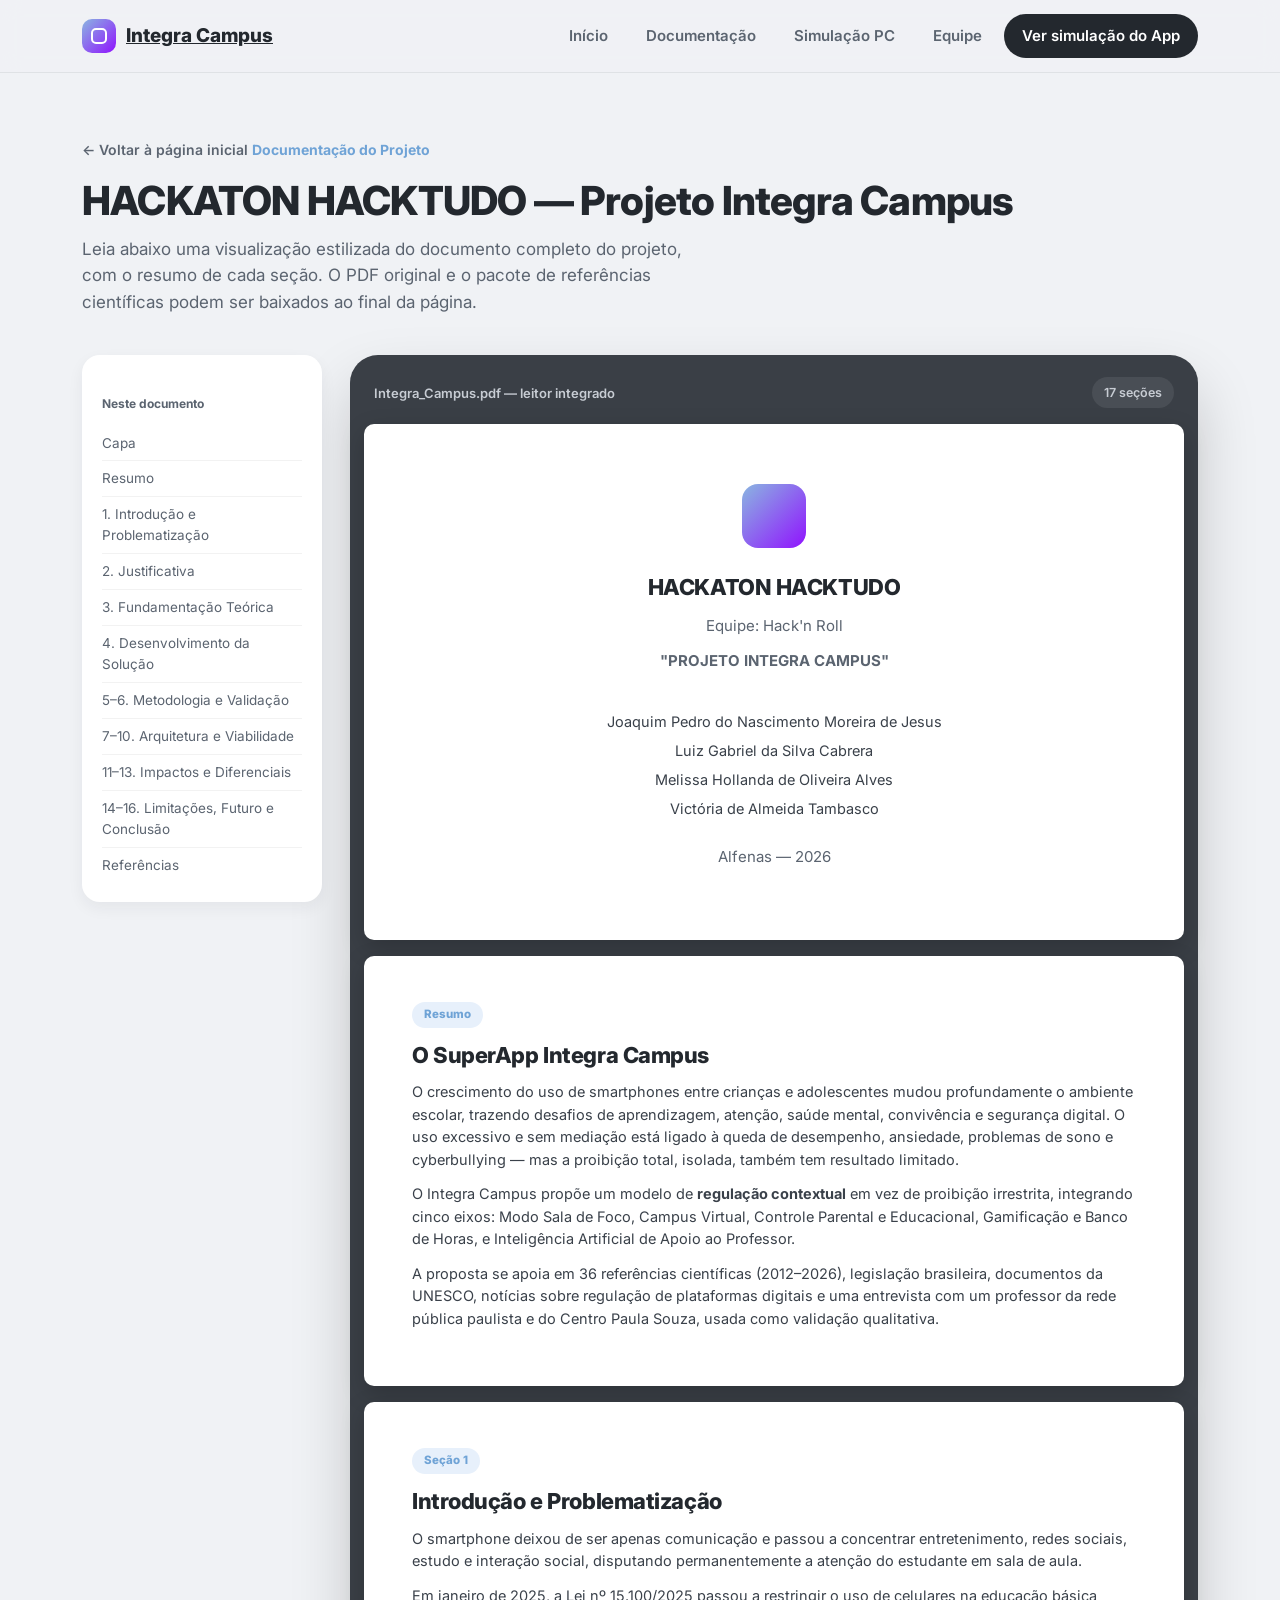
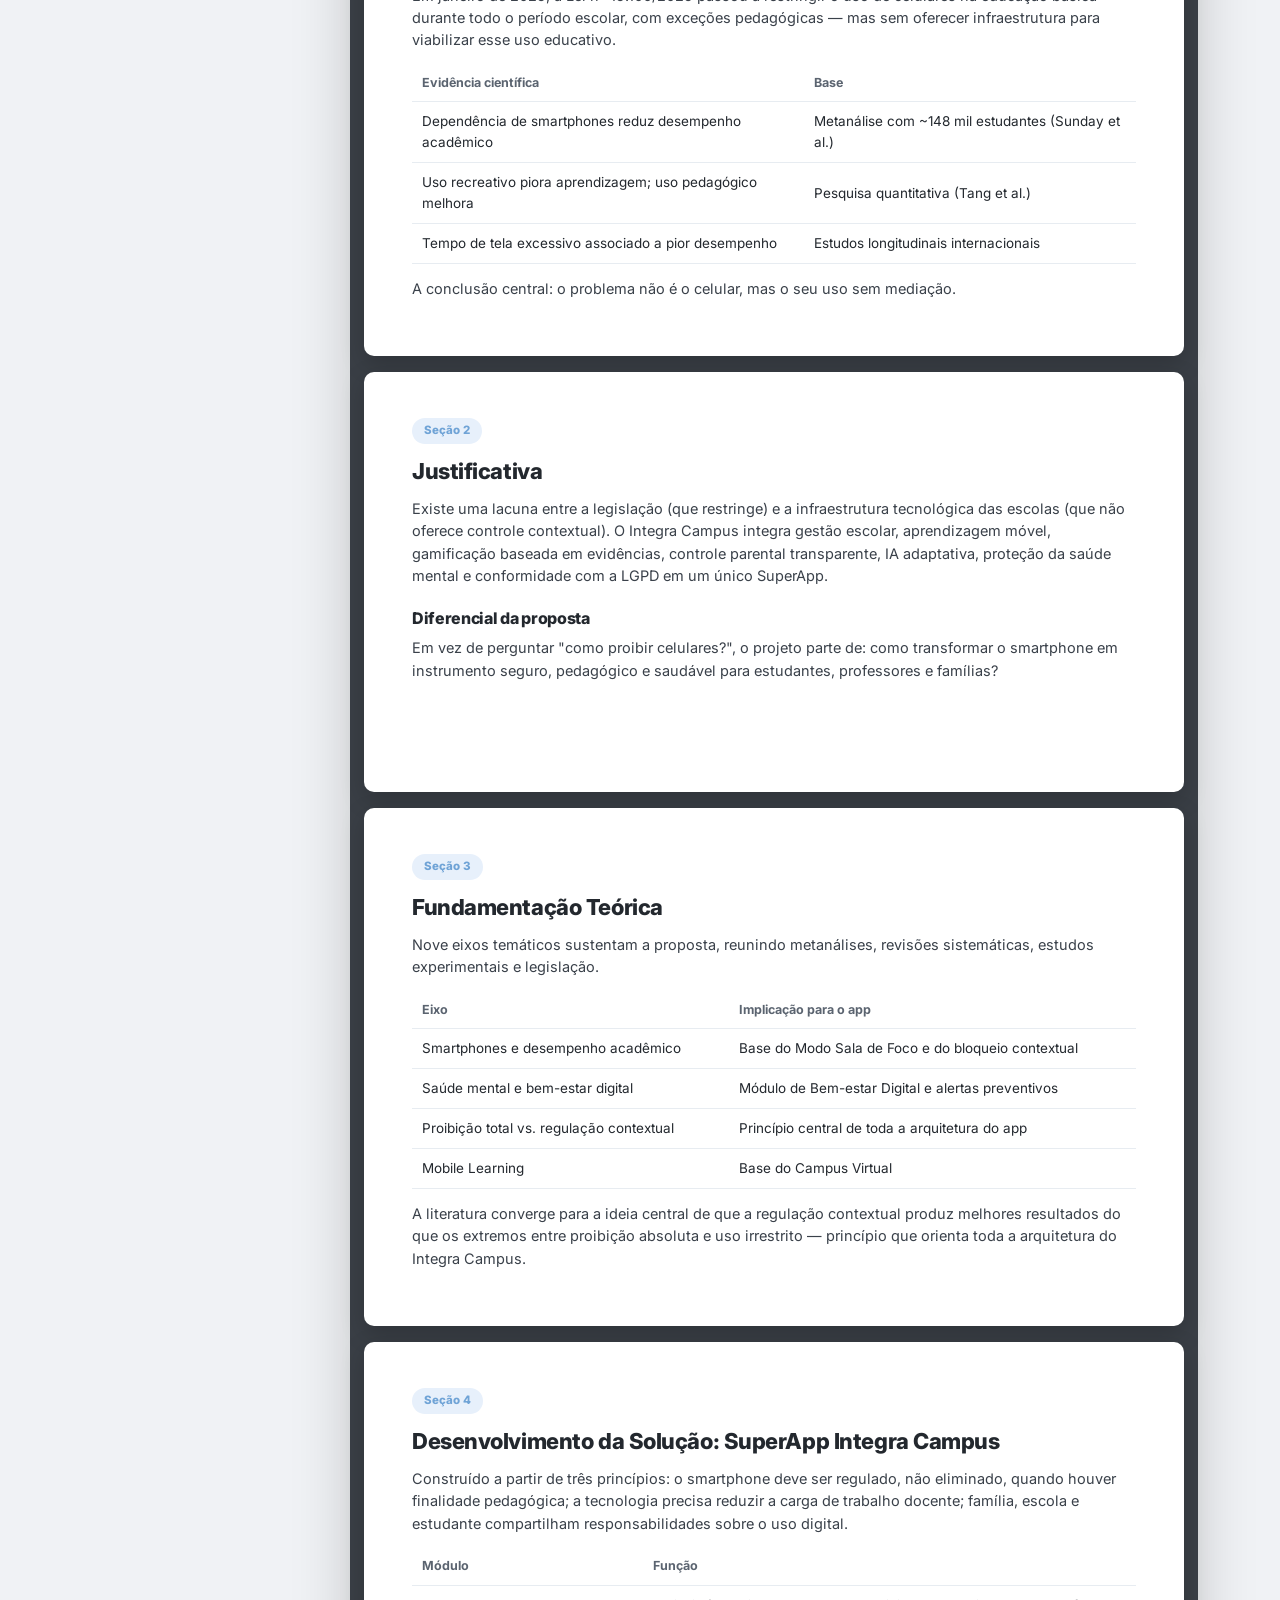
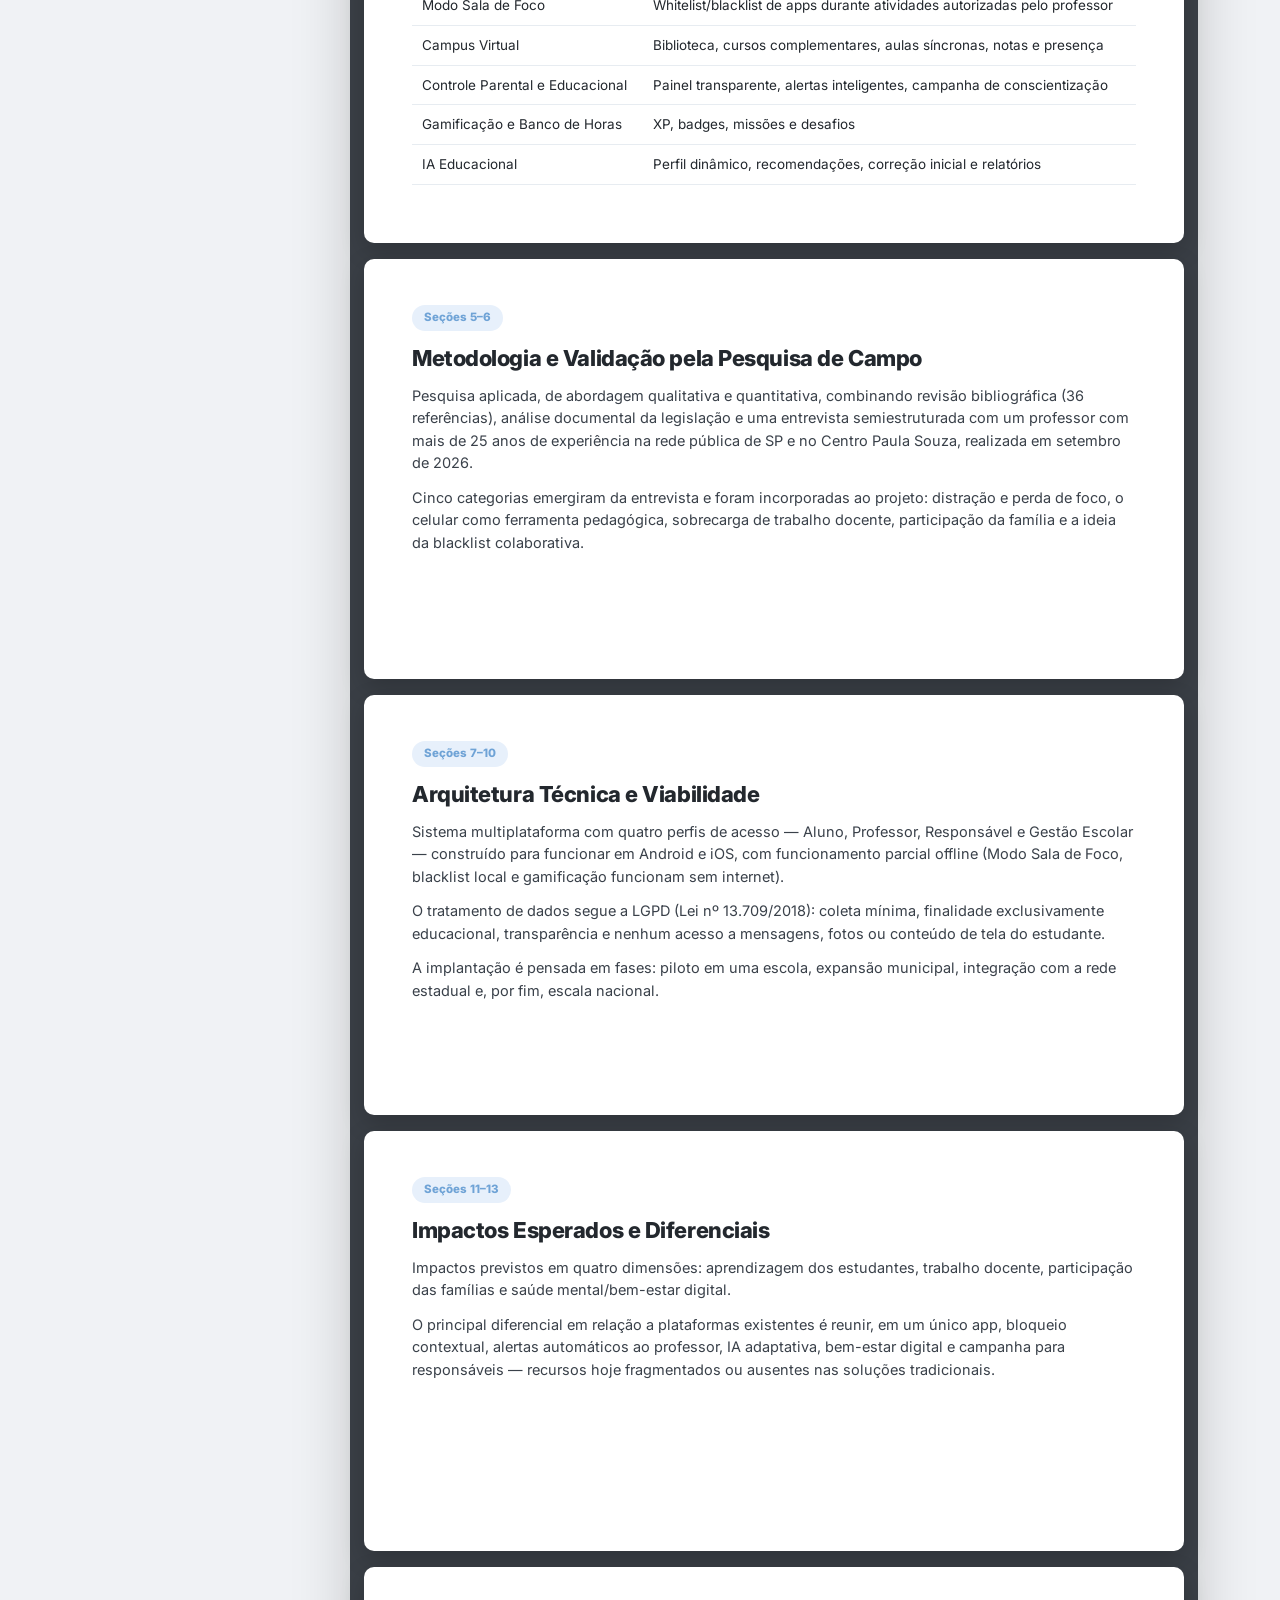
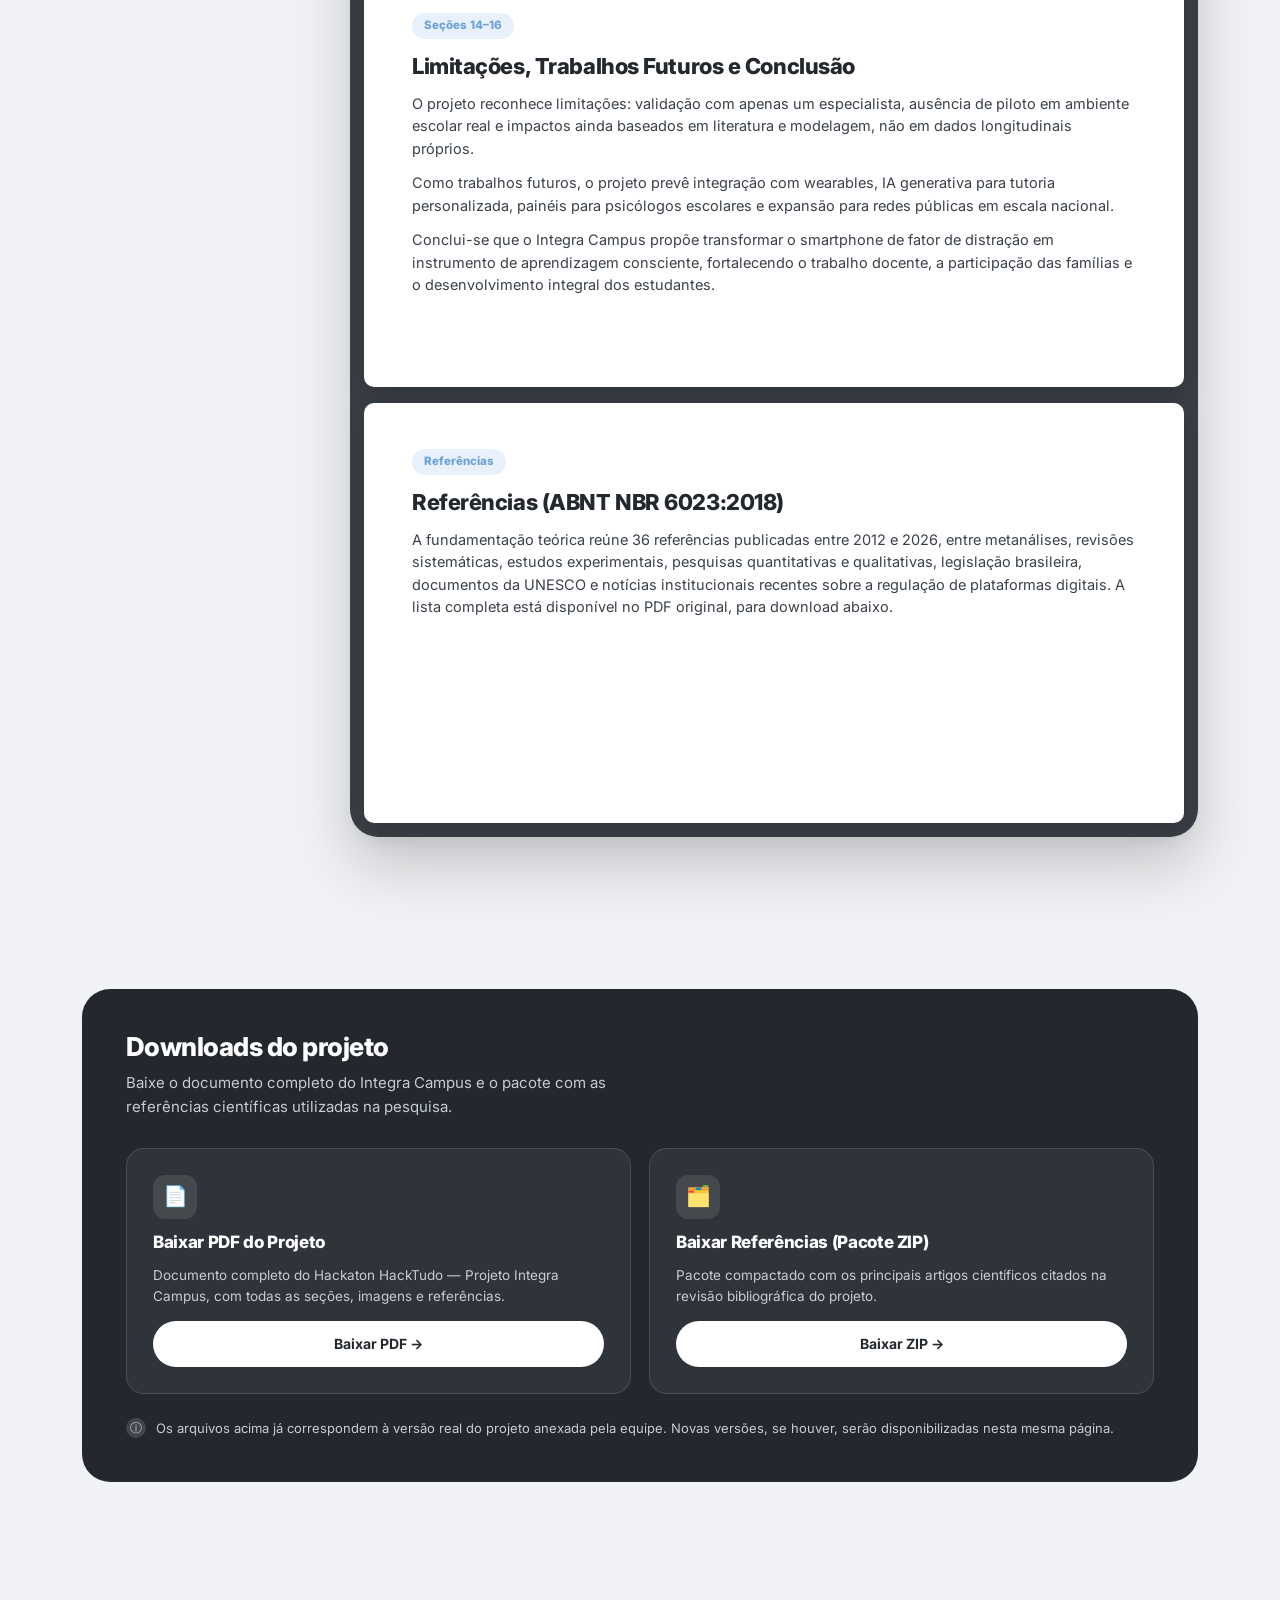
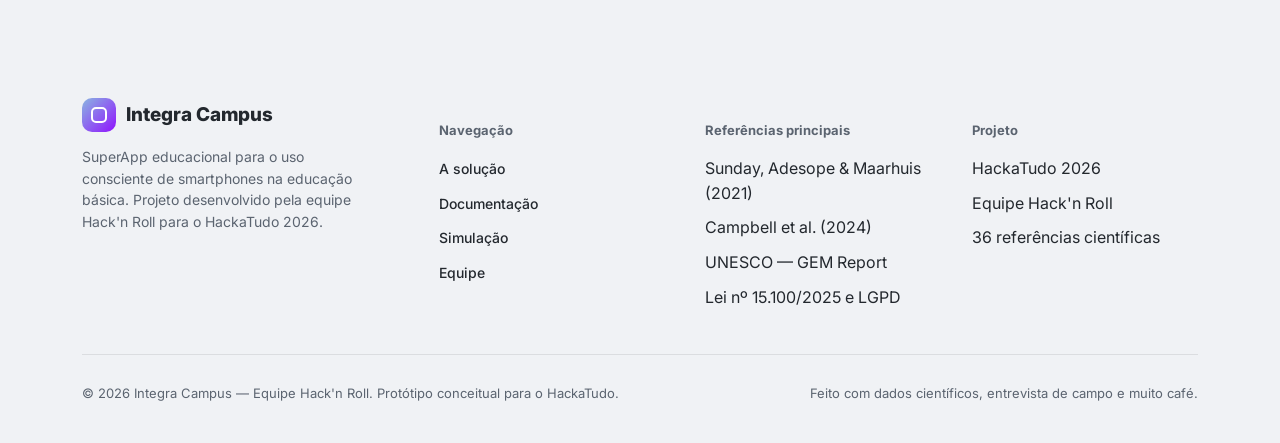
==== documentacao.html @ 33cb0b22 "Add files via upload" ====
<!DOCTYPE html>
<html lang="pt-BR">
<head>
<meta charset="UTF-8">
<meta name="viewport" content="width=device-width, initial-scale=1.0">
<title>Documentação do Projeto — Integra Campus</title>
<link rel="preconnect" href="https://fonts.googleapis.com">
<link href="https://fonts.googleapis.com/css2?family=Inter:wght@400;500;600;700;800;900&display=swap" rel="stylesheet">
<link rel="stylesheet" href="styles.css">
</head>
<body>

<nav class="topnav">
  <div class="wrap">
    <a href="index.html" class="brand"><span class="brand-mark"></span> Integra Campus</a>
    <div class="nav-links">
<a href="index.html#inicio">Início</a>
      <a href="documentacao.html">Documentação</a>
      <a href="simulacao.html">Simulação PC</a>
      <a href="index.html#equipe">Equipe</a>
      <a href="https://www.figma.com/proto/yFv2aK2eHJ5nF9Hv6hK9Bt/Untitled?node-id=1-212&p=f&t=SdXk55OSvxdfg4xi-1&scaling=min-zoom&content-scaling=fixed&page-id=0%3A1&starting-point-node-id=1%3A212&show-proto-sidebar=1" class="nav-cta">Ver simulação do App</a>
    </div>
  </div>
</nav>

<section class="page-hero">
  <div class="wrap">
    <a href="index.html" class="back-link">← Voltar à página inicial</a>
    <span class="eyebrow">Documentação do Projeto</span>
    <h1>HACKATON HACKTUDO — Projeto Integra Campus</h1>
    <p>Leia abaixo uma visualização estilizada do documento completo do projeto, com o resumo de cada seção. O PDF original e o pacote de referências científicas podem ser baixados ao final da página.</p>
  </div>
</section>

<section style="padding:0 0 88px;">
  <div class="wrap">
    <div class="doc-layout">
      <aside class="doc-toc">
        <h5>Neste documento</h5>
        <a href="#capa">Capa</a>
        <a href="#resumo">Resumo</a>
        <a href="#introducao">1. Introdução e Problematização</a>
        <a href="#justificativa">2. Justificativa</a>
        <a href="#fundamentacao">3. Fundamentação Teórica</a>
        <a href="#solucao">4. Desenvolvimento da Solução</a>
        <a href="#metodologia">5–6. Metodologia e Validação</a>
        <a href="#arquitetura">7–10. Arquitetura e Viabilidade</a>
        <a href="#impactos">11–13. Impactos e Diferenciais</a>
        <a href="#conclusao">14–16. Limitações, Futuro e Conclusão</a>
        <a href="#referencias">Referências</a>
      </aside>

      <div class="pdf-viewer">
        <div class="pdf-viewer-topbar">
          <span>Integra_Campus.pdf — leitor integrado</span>
          <span class="pages">17 seções</span>
        </div>

        <div class="pdf-page pdf-cover" id="capa">
          <div class="mark"></div>
          <h3>HACKATON HACKTUDO</h3>
          <p>Equipe: Hack'n Roll</p>
          <p><strong>"PROJETO INTEGRA CAMPUS"</strong></p>
          <div class="names">
            Joaquim Pedro do Nascimento Moreira de Jesus<br>
            Luiz Gabriel da Silva Cabrera<br>
            Melissa Hollanda de Oliveira Alves<br>
            Victória de Almeida Tambasco
          </div>
          <p style="margin-top:22px;">Alfenas — 2026</p>
        </div>

        <div class="pdf-page" id="resumo">
          <span class="pdf-tag">Resumo</span>
          <h3>O SuperApp Integra Campus</h3>
          <p>O crescimento do uso de smartphones entre crianças e adolescentes mudou profundamente o ambiente escolar, trazendo desafios de aprendizagem, atenção, saúde mental, convivência e segurança digital. O uso excessivo e sem mediação está ligado à queda de desempenho, ansiedade, problemas de sono e cyberbullying — mas a proibição total, isolada, também tem resultado limitado.</p>
          <p>O Integra Campus propõe um modelo de <strong>regulação contextual</strong> em vez de proibição irrestrita, integrando cinco eixos: Modo Sala de Foco, Campus Virtual, Controle Parental e Educacional, Gamificação e Banco de Horas, e Inteligência Artificial de Apoio ao Professor.</p>
          <p>A proposta se apoia em 36 referências científicas (2012–2026), legislação brasileira, documentos da UNESCO, notícias sobre regulação de plataformas digitais e uma entrevista com um professor da rede pública paulista e do Centro Paula Souza, usada como validação qualitativa.</p>
        </div>

        <div class="pdf-page" id="introducao">
          <span class="pdf-tag">Seção 1</span>
          <h3>Introdução e Problematização</h3>
          <p>O smartphone deixou de ser apenas comunicação e passou a concentrar entretenimento, redes sociais, estudo e interação social, disputando permanentemente a atenção do estudante em sala de aula.</p>
          <p>Em janeiro de 2025, a Lei nº 15.100/2025 passou a restringir o uso de celulares na educação básica durante todo o período escolar, com exceções pedagógicas — mas sem oferecer infraestrutura para viabilizar esse uso educativo.</p>
          <table>
            <tr><th>Evidência científica</th><th>Base</th></tr>
            <tr><td>Dependência de smartphones reduz desempenho acadêmico</td><td>Metanálise com ~148 mil estudantes (Sunday et al.)</td></tr>
            <tr><td>Uso recreativo piora aprendizagem; uso pedagógico melhora</td><td>Pesquisa quantitativa (Tang et al.)</td></tr>
            <tr><td>Tempo de tela excessivo associado a pior desempenho</td><td>Estudos longitudinais internacionais</td></tr>
          </table>
          <p>A conclusão central: o problema não é o celular, mas o seu uso sem mediação.</p>
        </div>

        <div class="pdf-page" id="justificativa">
          <span class="pdf-tag">Seção 2</span>
          <h3>Justificativa</h3>
          <p>Existe uma lacuna entre a legislação (que restringe) e a infraestrutura tecnológica das escolas (que não oferece controle contextual). O Integra Campus integra gestão escolar, aprendizagem móvel, gamificação baseada em evidências, controle parental transparente, IA adaptativa, proteção da saúde mental e conformidade com a LGPD em um único SuperApp.</p>
          <h4>Diferencial da proposta</h4>
          <p>Em vez de perguntar "como proibir celulares?", o projeto parte de: como transformar o smartphone em instrumento seguro, pedagógico e saudável para estudantes, professores e famílias?</p>
        </div>

        <div class="pdf-page" id="fundamentacao">
          <span class="pdf-tag">Seção 3</span>
          <h3>Fundamentação Teórica</h3>
          <p>Nove eixos temáticos sustentam a proposta, reunindo metanálises, revisões sistemáticas, estudos experimentais e legislação.</p>
          <table>
            <tr><th>Eixo</th><th>Implicação para o app</th></tr>
            <tr><td>Smartphones e desempenho acadêmico</td><td>Base do Modo Sala de Foco e do bloqueio contextual</td></tr>
            <tr><td>Saúde mental e bem-estar digital</td><td>Módulo de Bem-estar Digital e alertas preventivos</td></tr>
            <tr><td>Proibição total vs. regulação contextual</td><td>Princípio central de toda a arquitetura do app</td></tr>
            <tr><td>Mobile Learning</td><td>Base do Campus Virtual</td></tr>
          </table>
          <p>A literatura converge para a ideia central de que a regulação contextual produz melhores resultados do que os extremos entre proibição absoluta e uso irrestrito — princípio que orienta toda a arquitetura do Integra Campus.</p>
        </div>

        <div class="pdf-page" id="solucao">
          <span class="pdf-tag">Seção 4</span>
          <h3>Desenvolvimento da Solução: SuperApp Integra Campus</h3>
          <p>Construído a partir de três princípios: o smartphone deve ser regulado, não eliminado, quando houver finalidade pedagógica; a tecnologia precisa reduzir a carga de trabalho docente; família, escola e estudante compartilham responsabilidades sobre o uso digital.</p>
          <table>
            <tr><th>Módulo</th><th>Função</th></tr>
            <tr><td>Modo Sala de Foco</td><td>Whitelist/blacklist de apps durante atividades autorizadas pelo professor</td></tr>
            <tr><td>Campus Virtual</td><td>Biblioteca, cursos complementares, aulas síncronas, notas e presença</td></tr>
            <tr><td>Controle Parental e Educacional</td><td>Painel transparente, alertas inteligentes, campanha de conscientização</td></tr>
            <tr><td>Gamificação e Banco de Horas</td><td>XP, badges, missões e desafios</td></tr>
            <tr><td>IA Educacional</td><td>Perfil dinâmico, recomendações, correção inicial e relatórios</td></tr>
          </table>
        </div>

        <div class="pdf-page" id="metodologia">
          <span class="pdf-tag">Seções 5–6</span>
          <h3>Metodologia e Validação pela Pesquisa de Campo</h3>
          <p>Pesquisa aplicada, de abordagem qualitativa e quantitativa, combinando revisão bibliográfica (36 referências), análise documental da legislação e uma entrevista semiestruturada com um professor com mais de 25 anos de experiência na rede pública de SP e no Centro Paula Souza, realizada em setembro de 2026.</p>
          <p>Cinco categorias emergiram da entrevista e foram incorporadas ao projeto: distração e perda de foco, o celular como ferramenta pedagógica, sobrecarga de trabalho docente, participação da família e a ideia da blacklist colaborativa.</p>
        </div>

        <div class="pdf-page" id="arquitetura">
          <span class="pdf-tag">Seções 7–10</span>
          <h3>Arquitetura Técnica e Viabilidade</h3>
          <p>Sistema multiplataforma com quatro perfis de acesso — Aluno, Professor, Responsável e Gestão Escolar — construído para funcionar em Android e iOS, com funcionamento parcial offline (Modo Sala de Foco, blacklist local e gamificação funcionam sem internet).</p>
          <p>O tratamento de dados segue a LGPD (Lei nº 13.709/2018): coleta mínima, finalidade exclusivamente educacional, transparência e nenhum acesso a mensagens, fotos ou conteúdo de tela do estudante.</p>
          <p>A implantação é pensada em fases: piloto em uma escola, expansão municipal, integração com a rede estadual e, por fim, escala nacional.</p>
        </div>

        <div class="pdf-page" id="impactos">
          <span class="pdf-tag">Seções 11–13</span>
          <h3>Impactos Esperados e Diferenciais</h3>
          <p>Impactos previstos em quatro dimensões: aprendizagem dos estudantes, trabalho docente, participação das famílias e saúde mental/bem-estar digital.</p>
          <p>O principal diferencial em relação a plataformas existentes é reunir, em um único app, bloqueio contextual, alertas automáticos ao professor, IA adaptativa, bem-estar digital e campanha para responsáveis — recursos hoje fragmentados ou ausentes nas soluções tradicionais.</p>
        </div>

        <div class="pdf-page" id="conclusao">
          <span class="pdf-tag">Seções 14–16</span>
          <h3>Limitações, Trabalhos Futuros e Conclusão</h3>
          <p>O projeto reconhece limitações: validação com apenas um especialista, ausência de piloto em ambiente escolar real e impactos ainda baseados em literatura e modelagem, não em dados longitudinais próprios.</p>
          <p>Como trabalhos futuros, o projeto prevê integração com wearables, IA generativa para tutoria personalizada, painéis para psicólogos escolares e expansão para redes públicas em escala nacional.</p>
          <p>Conclui-se que o Integra Campus propõe transformar o smartphone de fator de distração em instrumento de aprendizagem consciente, fortalecendo o trabalho docente, a participação das famílias e o desenvolvimento integral dos estudantes.</p>
        </div>

        <div class="pdf-page" id="referencias">
          <span class="pdf-tag">Referências</span>
          <h3>Referências (ABNT NBR 6023:2018)</h3>
          <p>A fundamentação teórica reúne 36 referências publicadas entre 2012 e 2026, entre metanálises, revisões sistemáticas, estudos experimentais, pesquisas quantitativas e qualitativas, legislação brasileira, documentos da UNESCO e notícias institucionais recentes sobre a regulação de plataformas digitais. A lista completa está disponível no PDF original, para download abaixo.</p>
        </div>
      </div>
    </div>
  </div>
</section>

<section class="download-section" id="downloads">
  <div class="wrap">
    <div class="download-panel">
      <div class="download-panel-head">
        <h2>Downloads do projeto</h2>
        <p>Baixe o documento completo do Integra Campus e o pacote com as referências científicas utilizadas na pesquisa.</p>
      </div>
      <div class="download-grid">
        <div class="download-card">
          <div class="dl-icon">📄</div>
          <h4>Baixar PDF do Projeto</h4>
          <p>Documento completo do Hackaton HackTudo — Projeto Integra Campus, com todas as seções, imagens e referências.</p>
          <a class="btn-download" href="assets/Integra_Campus.pdf" download>Baixar PDF →</a>
        </div>
        <div class="download-card">
          <div class="dl-icon">🗂️</div>
          <h4>Baixar Referências (Pacote ZIP)</h4>
          <p>Pacote compactado com os principais artigos científicos citados na revisão bibliográfica do projeto.</p>
          <a class="btn-download" href="assets/Referencias.zip" download>Baixar ZIP →</a>
        </div>
      </div>
      <div class="download-note">
        <span class="info-dot">ⓘ</span>
        <span>Os arquivos acima já correspondem à versão real do projeto anexada pela equipe. Novas versões, se houver, serão disponibilizadas nesta mesma página.</span>
      </div>
    </div>
  </div>
</section>

<footer>
  <div class="wrap">
    <div class="footer-grid">
      <div class="footer-brand">
        <div class="brand"><span class="brand-mark"></span> Integra Campus</div>
        <p>SuperApp educacional para o uso consciente de smartphones na educação básica. Projeto desenvolvido pela equipe Hack'n Roll para o HackaTudo 2026.</p>
      </div>
      <div>
        <h5>Navegação</h5>
        <ul>
          <li><a href="index.html#solucao">A solução</a></li>
          <li><a href="documentacao.html">Documentação</a></li>
          <li><a href="simulacao.html">Simulação</a></li>
          <li><a href="index.html#equipe">Equipe</a></li>
        </ul>
      </div>
      <div>
        <h5>Referências principais</h5>
        <ul>
          <li>Sunday, Adesope &amp; Maarhuis (2021)</li>
          <li>Campbell et al. (2024)</li>
          <li>UNESCO — GEM Report</li>
          <li>Lei nº 15.100/2025 e LGPD</li>
        </ul>
      </div>
      <div>
        <h5>Projeto</h5>
        <ul>
          <li>HackaTudo 2026</li>
          <li>Equipe Hack'n Roll</li>
          <li>36 referências científicas</li>
        </ul>
      </div>
    </div>
    <div class="footer-bottom">
      <span>© 2026 Integra Campus — Equipe Hack'n Roll. Protótipo conceitual para o HackaTudo.</span>
      <span>Feito com dados científicos, entrevista de campo e muito café.</span>
    </div>
  </div>
</footer>

</body>
</html>
---- styles.css ----
:root{
    --bg: #F0F2F5;
    --bg-soft: #F7F8FA;
    --ink: #23282E;
    --ink-soft: #5B6470;
    --card-blue: #B9D8F2;
    --card-blue-deep: #8AB6E1;
    --card-blue-line: #6FA3D6;
    --orange: #F5A623;
    --red: #D0021B;
    --purple: #9013FE;
    --green: #2F7D3A;
    --white: #FFFFFF;
    --radius-lg: 28px;
    --radius-md: 18px;
    --radius-sm: 12px;
    --shadow: 0 12px 32px rgba(35,40,46,0.08);
    --shadow-sm: 0 6px 16px rgba(35,40,46,0.06);
    --maxw: 1180px;
  }

  *{box-sizing:border-box;}
  html{scroll-behavior:smooth;}
  body{
    margin:0;
    font-family:'Inter', system-ui, sans-serif;
    background:var(--bg);
    color:var(--ink);
    line-height:1.55;
    -webkit-font-smoothing:antialiased;
  }
  img{max-width:100%; display:block;}
  a{color:inherit;}
  .wrap{max-width:var(--maxw); margin:0 auto; padding:0 32px;}
  section{scroll-margin-top:84px;}

  h1,h2,h3,h4{font-weight:800; margin:0; letter-spacing:-0.02em; line-height:1.08;}
  p{margin:0;}

  .eyebrow{
    font-size:14px;
    font-weight:700;
    color:var(--card-blue-line);
    margin-bottom:10px;
    display:inline-block;
  }

  /* ---------- NAV ---------- */
  .topnav{
    position:sticky; top:0; z-index:50;
    background:rgba(240,242,245,0.86);
    backdrop-filter:blur(10px);
    border-bottom:1px solid rgba(35,40,46,0.08);
  }
  .topnav .wrap{
    display:flex; align-items:center; justify-content:space-between;
    height:72px;
  }
  .brand{display:flex; align-items:center; gap:10px; font-weight:800; font-size:19px;}
  .brand-mark{
    width:34px; height:34px; border-radius:10px;
    background:linear-gradient(135deg, var(--card-blue-deep), var(--purple));
    position:relative;
  }
  .brand-mark::after{
    content:"";
    position:absolute; inset:9px;
    border:2.5px solid white; border-radius:5px;
  }
  .nav-links{display:flex; gap:6px; align-items:center;}
  .nav-links a{
    text-decoration:none; font-size:15px; font-weight:600; color:var(--ink-soft);
    padding:9px 16px; border-radius:100px; transition:background .15s, color .15s;
  }
  .nav-links a:hover{background:var(--white); color:var(--ink);}
  .nav-cta{
    background:var(--ink); color:white !important; padding:10px 18px !important;
  }
  .nav-cta:hover{background:#3a4048 !important; color:white !important;}

  /* ---------- HERO ---------- */
  .hero{padding:88px 0 64px;}
  .hero .wrap{display:grid; grid-template-columns:1.15fr 0.85fr; gap:56px; align-items:center;}
  .hero-tag{
    display:inline-flex; align-items:center; gap:8px;
    background:white; border-radius:100px; padding:8px 16px 8px 8px;
    font-size:13px; font-weight:600; color:var(--ink-soft);
    box-shadow:var(--shadow-sm); margin-bottom:24px;
  }
  .hero-tag .dot{width:22px; height:22px; border-radius:50%; background:var(--orange); display:flex; align-items:center; justify-content:center; font-size:12px;}
  h1.hero-title{font-size:53px; margin-bottom:22px;}
  h1.hero-title .accent{color:var(--card-blue-line);}
  .hero-sub{font-size:19px; color:var(--ink-soft); max-width:520px; margin-bottom:32px;}
  .hero-actions{display:flex; gap:14px; flex-wrap:wrap; margin-bottom:36px;}
  .btn{
    border:none; cursor:pointer; font-family:inherit; font-weight:700; font-size:15px;
    padding:15px 26px; border-radius:100px; text-decoration:none; display:inline-flex; align-items:center; gap:8px;
    transition:transform .15s ease, box-shadow .15s ease;
  }
  .btn:active{transform:scale(0.97);}
  .btn-primary{background:var(--ink); color:white; box-shadow:0 10px 24px rgba(35,40,46,0.22);}
  .btn-primary:hover{box-shadow:0 14px 30px rgba(35,40,46,0.3);}
  .btn-ghost{background:white; color:var(--ink); box-shadow:var(--shadow-sm);}
  .btn-ghost:hover{box-shadow:var(--shadow);}
  .hero-team{display:flex; gap:28px; flex-wrap:wrap;}
  .hero-team div{font-size:13px; color:var(--ink-soft);}
  .hero-team strong{display:block; font-size:15px; color:var(--ink); font-weight:700;}

  .hero-visual{position:relative;}
  .hero-card{
    background:var(--card-blue); border-radius:var(--radius-lg);
    padding:26px; box-shadow:var(--shadow);
    position:relative; overflow:hidden;
  }
  .hero-card .row{display:flex; align-items:center; gap:12px; margin-bottom:16px;}
  .hero-avatar{width:44px; height:44px; border-radius:50%; background:var(--ink); flex-shrink:0;}
  .hero-name{font-weight:700; font-size:16px; color:var(--ink);}
  .hero-status{font-size:12.5px; color:#2b4c6f; font-weight:600;}
  .focus-ring-wrap{
    background:white; border-radius:var(--radius-md); padding:20px; display:flex; align-items:center; gap:18px; margin-bottom:14px;
  }
  .focus-ring{width:68px; height:68px; border-radius:50%;
    background:conic-gradient(var(--green) 0deg 252deg, #E7ECF1 252deg 360deg);
    display:flex; align-items:center; justify-content:center; flex-shrink:0;}
  .focus-ring span{width:50px; height:50px; border-radius:50%; background:white; display:flex; align-items:center; justify-content:center; font-weight:800; font-size:13px;}
  .mini-chip-row{display:flex; gap:10px;}
  .mini-chip{flex:1; background:white; border-radius:14px; padding:12px 14px; font-size:12.5px; font-weight:700; color:var(--ink-soft);}
  .mini-chip b{display:block; font-size:17px; color:var(--ink); font-weight:800; margin-bottom:2px;}
  .float-badge{
    position:absolute; background:white; border-radius:16px; padding:10px 14px;
    box-shadow:var(--shadow); font-size:12.5px; font-weight:700; display:flex; align-items:center; gap:8px;
  }
  .float-badge.b1{top:-14px; right:-6px; color:var(--orange);}
  .float-badge.b2{bottom:-16px; left:14px; color:var(--purple);}
  .float-badge .sw{width:9px; height:9px; border-radius:50%; background:currentColor;}

  /* ---------- SECTION HEADER ---------- */
  .sec-head{max-width:640px; margin-bottom:48px;}
  .sec-head h2{font-size:38px; margin-bottom:14px;}
  .sec-head p{font-size:17px; color:var(--ink-soft);}

  /* ---------- PROBLEMA ---------- */
  .problema{padding:88px 0;}
  .problema-grid{display:grid; grid-template-columns:1fr 1fr; gap:20px; margin-bottom:24px;}
  .stat-card{
    background:white; border-radius:var(--radius-md); padding:30px;
    box-shadow:var(--shadow-sm);
  }
  .stat-card .num{font-size:40px; font-weight:900; letter-spacing:-0.03em; margin-bottom:6px;}
  .stat-card .num.c-red{color:var(--red);}
  .stat-card .num.c-orange{color:var(--orange);}
  .stat-card .num.c-purple{color:var(--purple);}
  .stat-card .lbl{font-size:15px; font-weight:600; color:var(--ink-soft); line-height:1.4;}
  .problema-note{
    grid-column:1 / -1; background:var(--ink); color:white; border-radius:var(--radius-md);
    padding:32px; font-size:17px; line-height:1.6;
  }
  .problema-note b{color:var(--card-blue);}
  .timeline{display:grid; grid-template-columns:repeat(4,1fr); gap:16px; margin-top:12px;}
  .tl-item{background:white; border-radius:var(--radius-sm); padding:20px; box-shadow:var(--shadow-sm); border-top:4px solid var(--card-blue-deep);}
  .tl-item h4{font-size:15px; margin-bottom:6px;}
  .tl-item p{font-size:13.5px; color:var(--ink-soft);}

  /* ---------- SOLUCAO ---------- */
  .solucao{padding:88px 0; background:var(--bg-soft); border-radius:48px;}
  .axis-grid{display:grid; grid-template-columns:repeat(3,1fr); gap:20px;}
  .axis-card{
    background:var(--card-blue); border-radius:var(--radius-lg); padding:28px;
    min-height:220px; display:flex; flex-direction:column; justify-content:space-between;
    box-shadow:var(--shadow-sm);
  }
  .axis-icon{width:48px; height:48px; border-radius:14px; background:white; display:flex; align-items:center; justify-content:center; margin-bottom:18px; font-size:22px;}
  .axis-card h3{font-size:19px; margin-bottom:8px;}
  .axis-card p{font-size:14px; color:#2b4c6f;}
  .axis-card.a5{grid-column:span 1;}

  /* ---------- FUNDAMENTACAO ---------- */
  .fundamentacao{padding:88px 0;}
  .fund-grid{display:grid; grid-template-columns:1fr 1fr 1fr; gap:18px;}
  .fund-card{background:white; border-radius:var(--radius-md); padding:26px; box-shadow:var(--shadow-sm);}
  .fund-card .tag{display:inline-block; font-size:12px; font-weight:800; padding:5px 12px; border-radius:100px; margin-bottom:14px;}
  .fund-card.f1 .tag{background:#E7F0FB; color:var(--card-blue-line);}
  .fund-card.f2 .tag{background:#FDF0DC; color:#B37010;}
  .fund-card.f3 .tag{background:#F1E4FF; color:var(--purple);}
  .fund-card.f4 .tag{background:#E4F1E6; color:var(--green);}
  .fund-card h4{font-size:17px; margin-bottom:8px;}
  .fund-card p{font-size:14px; color:var(--ink-soft);}
  .fund-source{font-size:15px; color:var(--ink-soft); margin-top:28px; padding-top:24px; border-top:1px solid rgba(35,40,46,0.1);}
  .fund-source strong{color:var(--ink);}

  /* ---------- IMPACTOS ---------- */
  .impactos{padding:88px 0; background:var(--bg-soft); border-radius:48px;}
  .imp-grid{display:grid; grid-template-columns:repeat(4,1fr); gap:18px;}
  .imp-card{background:white; border-radius:var(--radius-md); padding:26px; box-shadow:var(--shadow-sm); border-left:5px solid var(--card-blue-deep);}
  .imp-card:nth-child(2){border-color:var(--orange);}
  .imp-card:nth-child(3){border-color:var(--purple);}
  .imp-card:nth-child(4){border-color:var(--green);}
  .imp-card h4{font-size:16px; margin-bottom:10px;}
  .imp-card ul{margin:0; padding-left:18px; font-size:13.5px; color:var(--ink-soft);}
  .imp-card li{margin-bottom:6px;}

  /* ---------- DIFERENCIAIS ---------- */
  .diferenciais{padding:88px 0;}
  .dif-layout{display:grid; grid-template-columns:1fr 1fr; gap:56px; align-items:start;}
  .dif-list{display:flex; flex-direction:column; gap:22px;}
  .dif-item{display:flex; gap:18px;}
  .dif-num{
    width:38px; height:38px; border-radius:50%; background:var(--ink); color:white;
    display:flex; align-items:center; justify-content:center; font-weight:800; font-size:15px; flex-shrink:0;
  }
  .dif-item h4{font-size:17px; margin-bottom:5px;}
  .dif-item p{font-size:14.5px; color:var(--ink-soft);}
  .compare-table{background:white; border-radius:var(--radius-lg); box-shadow:var(--shadow-sm); overflow:hidden;}
  .compare-table table{width:100%; border-collapse:collapse; font-size:13.5px;}
  .compare-table th, .compare-table td{padding:14px 16px; text-align:left; border-bottom:1px solid rgba(35,40,46,0.07);}
  .compare-table th{font-size:12px; color:var(--ink-soft); font-weight:700;}
  .compare-table td:nth-child(2), .compare-table td:nth-child(3), .compare-table th:nth-child(2), .compare-table th:nth-child(3){text-align:center;}
  .yes{color:var(--green); font-weight:800;}
  .no{color:var(--ink-soft);}

  /* ---------- CROQUI (mockups) ---------- */
  .croqui{padding:88px 0; background:var(--bg-soft); border-radius:48px;}
  .gallery{display:grid; grid-template-columns:repeat(3,1fr); gap:24px;}
  .gallery-item{background:white; border-radius:var(--radius-lg); padding:20px; box-shadow:var(--shadow-sm); display:flex; flex-direction:column;}
  .gallery-frame{border-radius:var(--radius-md); overflow:hidden; margin-bottom:18px; background:#111;}
  .gallery-frame img{width:100%; display:block;}
  .gallery-item h4{font-size:16px; margin-bottom:8px; display:flex; align-items:center; gap:8px;}
  .gallery-item .swatch{width:10px; height:10px; border-radius:50%; flex-shrink:0;}
  .gallery-item p{font-size:14px; color:var(--ink-soft);}

  /* ---------- SIMULACAO ---------- */
  .simulacao{padding:88px 0;}
  .sim-shell{
    background:#1B1F24; border-radius:32px; padding:14px; box-shadow:0 30px 60px rgba(0,0,0,0.25);
  }
  .sim-topbar{display:flex; align-items:center; gap:8px; padding:10px 14px 16px;}
  .sim-dot{width:11px; height:11px; border-radius:50%;}
  .sim-dot.d1{background:#EF6A5F;} .sim-dot.d2{background:#F5BD4F;} .sim-dot.d3{background:#61C454;}
  .sim-topbar span{margin-left:12px; color:#8A94A3; font-size:13px; font-weight:600;}
  .sim-body{
    background:var(--bg); border-radius:22px; display:grid; grid-template-columns:236px 1fr; min-height:600px; overflow:hidden;
  }
  .sim-sidebar{background:white; padding:22px 16px; display:flex; flex-direction:column; gap:6px; border-right:1px solid rgba(35,40,46,0.06);}
  .sim-sidebar .sim-logo{display:flex; align-items:center; gap:10px; padding:6px 10px 22px; font-weight:800; font-size:16px;}
  .sim-logo .brand-mark{width:26px; height:26px; border-radius:8px;}
  .role-label{font-size:11px; font-weight:700; text-transform:uppercase; letter-spacing:0.04em; color:var(--ink-soft); padding:14px 10px 8px;}
  .role-btn{
    display:flex; align-items:center; gap:10px; padding:11px 12px; border-radius:12px; border:none;
    background:transparent; font-family:inherit; font-size:14.5px; font-weight:600; color:var(--ink-soft);
    cursor:pointer; text-align:left; width:100%; transition:background .15s, color .15s;
  }
  .role-btn:hover{background:var(--bg-soft);}
  .role-btn.active{background:var(--ink); color:white;}
  .role-btn .ic{width:8px; height:8px; border-radius:50%; background:currentColor; opacity:0.6; flex-shrink:0;}

  .sim-main{padding:30px 32px; overflow-y:auto; max-height:640px;}
  .sim-head{display:flex; justify-content:space-between; align-items:flex-start; margin-bottom:26px;}
  .sim-head h3{font-size:24px;}
  .sim-head p{font-size:14px; color:var(--ink-soft); margin-top:4px;}
  .sim-pill{background:white; border-radius:100px; padding:8px 16px; font-size:13px; font-weight:700; box-shadow:var(--shadow-sm); display:flex; align-items:center; gap:8px;}
  .sim-pill .dot{width:8px; height:8px; border-radius:50%; background:var(--green);}

  .sim-panel{display:none; animation:fadein .25s ease;}
  .sim-panel.active{display:block;}
  @keyframes fadein{from{opacity:0; transform:translateY(6px);} to{opacity:1; transform:translateY(0);}}

  .sim-cardgrid{display:grid; grid-template-columns:repeat(3,1fr); gap:16px; margin-bottom:20px;}
  .sim-cardgrid.two{grid-template-columns:repeat(2,1fr);}
  .sim-card{background:white; border-radius:var(--radius-md); padding:20px; box-shadow:var(--shadow-sm);}
  .sim-card.blue{background:var(--card-blue);}
  .sim-card h4{font-size:14px; margin-bottom:14px; display:flex; justify-content:space-between; align-items:center;}
  .sim-card h4 .tag-sm{font-size:11px; font-weight:700; padding:3px 9px; border-radius:100px; background:rgba(255,255,255,0.6);}
  .bar-row{display:flex; align-items:flex-end; gap:8px; height:90px; margin-bottom:10px;}
  .bar{flex:1; border-radius:6px 6px 0 0;}
  .list-row{display:flex; align-items:center; justify-content:space-between; padding:10px 0; border-bottom:1px solid rgba(35,40,46,0.06); font-size:13.5px;}
  .list-row:last-child{border-bottom:none;}
  .list-row .lname{font-weight:700;}
  .list-row .lmeta{color:var(--ink-soft); font-size:12px;}
  .chip{font-size:11.5px; font-weight:700; padding:4px 10px; border-radius:100px;}
  .chip.green{background:#E4F1E6; color:var(--green);}
  .chip.orange{background:#FDF0DC; color:#B37010;}
  .chip.red{background:#FBE3E3; color:var(--red);}
  .chip.blue{background:#E7F0FB; color:var(--card-blue-line);}

  .action-btn{
    border:none; font-family:inherit; font-weight:700; font-size:13.5px; padding:10px 16px; border-radius:10px; cursor:pointer;
    background:var(--ink); color:white; transition:opacity .15s;
  }
  .action-btn:hover{opacity:0.85;}
  .action-btn.secondary{background:white; color:var(--ink); box-shadow:var(--shadow-sm);}
  .action-btn.small{padding:7px 12px; font-size:12px;}

  .focus-launch{
    background:white; border-radius:var(--radius-md); padding:24px; box-shadow:var(--shadow-sm); margin-bottom:20px;
  }
  .focus-launch-head{display:flex; justify-content:space-between; align-items:center; margin-bottom:16px;}
  .app-toggle-grid{display:grid; grid-template-columns:repeat(4,1fr); gap:10px; margin-bottom:18px;}
  .app-toggle{
    border:2px solid #E7ECF1; border-radius:12px; padding:10px 8px; text-align:center; font-size:12.5px; font-weight:700;
    cursor:pointer; user-select:none; transition:border-color .15s, background .15s;
    background:white; color:var(--ink-soft);
  }
  .app-toggle.allowed{border-color:var(--green); background:#EAF5EB; color:var(--green);}
  .app-toggle.blocked{border-color:var(--red); background:#FCEAEA; color:var(--red); opacity:0.7;}

  .alert-box{
    background:#FDF0DC; border:1px solid #F5CE8C; border-radius:var(--radius-sm); padding:14px 16px;
    display:flex; justify-content:space-between; align-items:center; gap:12px; margin-bottom:12px; font-size:13.5px;
  }
  .alert-box strong{display:block; font-size:14px; margin-bottom:2px;}
  .alert-box.dismissed{opacity:0.4;}

  .sim-note{font-size:13px; color:var(--ink-soft); background:var(--bg-soft); border-radius:10px; padding:12px 14px; margin-top:6px;}

  .progress-track{background:#E7ECF1; border-radius:100px; height:10px; overflow:hidden; margin-top:8px;}
  .progress-fill{height:100%; border-radius:100px;}

  /* ---------- FOOTER ---------- */
  footer{padding:80px 0 40px; margin-top:40px;}
  .footer-grid{display:grid; grid-template-columns:1.4fr 1fr 1fr 1fr; gap:40px; padding-bottom:44px; border-bottom:1px solid rgba(35,40,46,0.1);}
  .footer-brand p{font-size:14px; color:var(--ink-soft); margin-top:14px; max-width:280px;}
  footer h5{font-size:13px; font-weight:700; margin-bottom:16px; color:var(--ink-soft); text-transform:none;}
  footer ul{list-style:none; margin:0; padding:0; display:flex; flex-direction:column; gap:10px;}
  footer a{text-decoration:none; font-size:14px; color:var(--ink); font-weight:500;}
  footer a:hover{color:var(--card-blue-line);}
  .footer-bottom{display:flex; justify-content:space-between; align-items:center; padding-top:28px; font-size:13px; color:var(--ink-soft); flex-wrap:wrap; gap:10px;}

  /* ---------- RESPONSIVE ---------- */
  @media (max-width: 980px){
    .hero .wrap{grid-template-columns:1fr; gap:40px;}
    .hero-visual{max-width:420px;}
    .problema-grid{grid-template-columns:1fr 1fr;}
    .timeline{grid-template-columns:repeat(2,1fr);}
    .axis-grid{grid-template-columns:repeat(2,1fr);}
    .fund-grid{grid-template-columns:1fr 1fr;}
    .imp-grid{grid-template-columns:1fr 1fr;}
    .dif-layout{grid-template-columns:1fr;}
    .gallery{grid-template-columns:1fr;}
    .sim-body{grid-template-columns:1fr; min-height:auto;}
    .sim-sidebar{flex-direction:row; overflow-x:auto; border-right:none; border-bottom:1px solid rgba(35,40,46,0.06);}
    .sim-cardgrid{grid-template-columns:1fr;}
    .footer-grid{grid-template-columns:1fr 1fr;}
    .nav-links{display:none;}
  }
  @media (max-width: 620px){
    .wrap{padding:0 20px;}
    h1.hero-title{font-size:36px;}
    .problema-grid{grid-template-columns:1fr;}
    .timeline{grid-template-columns:1fr 1fr;}
    .axis-grid{grid-template-columns:1fr;}
    .fund-grid{grid-template-columns:1fr;}
    .imp-grid{grid-template-columns:1fr;}
    .app-toggle-grid{grid-template-columns:repeat(2,1fr);}
    .footer-grid{grid-template-columns:1fr;}
    .compare-table{overflow-x:auto;}
  }

  /* ---------- EQUIPE ---------- */
  .equipe{padding:88px 0;}
  .equipe-grid{display:grid; grid-template-columns:repeat(4,1fr); gap:22px;}
  .team-card{
    background:white; border-radius:var(--radius-lg); padding:26px 22px; text-align:center;
    box-shadow:var(--shadow-sm); transition:transform .18s ease, box-shadow .18s ease;
  }
  .team-card:hover{transform:translateY(-4px); box-shadow:var(--shadow);}
  .team-photo{
    width:104px; height:104px; border-radius:50%; margin:0 auto 18px; overflow:hidden;
    background:var(--card-blue); box-shadow:0 0 0 5px var(--bg-soft);
  }
  .team-photo img{width:100%; height:100%; object-fit:cover; display:block;}
  .team-card h4{font-size:16.5px; margin-bottom:6px;}
  .team-card .role{font-size:13px; color:var(--ink-soft); line-height:1.4;}
  .equipe-intro{max-width:640px; margin-bottom:44px;}

  /* ---------- PAGE HERO (subpages) ---------- */
  .page-hero{padding:64px 0 40px;}
  .page-hero .eyebrow{margin-bottom:12px;}
  .page-hero h1{font-size:40px; margin-bottom:14px;}
  .page-hero p{font-size:17px; color:var(--ink-soft); max-width:620px;}
  .back-link{display:inline-flex; align-items:center; gap:6px; font-size:14px; font-weight:600; color:var(--ink-soft); text-decoration:none; margin-bottom:18px;}
  .back-link:hover{color:var(--ink);}

  /* ---------- DOCUMENTACAO ---------- */
  .doc-layout{display:grid; grid-template-columns:240px 1fr; gap:28px; align-items:start;}
  .doc-toc{background:white; border-radius:var(--radius-md); box-shadow:var(--shadow-sm); padding:20px; position:sticky; top:96px; max-height:70vh; overflow-y:auto;}
  .doc-toc h5{font-size:12px; text-transform:none; color:var(--ink-soft); margin-bottom:12px; font-weight:700;}
  .doc-toc a{display:block; font-size:13.5px; padding:7px 0; color:var(--ink-soft); text-decoration:none; border-bottom:1px solid rgba(35,40,46,0.06);}
  .doc-toc a:last-child{border-bottom:none;}
  .doc-toc a:hover{color:var(--ink);}
  .pdf-viewer{
    background:#3A3F46; border-radius:var(--radius-lg); padding:14px; box-shadow:0 30px 60px rgba(0,0,0,0.18);
  }
  .pdf-viewer-topbar{display:flex; align-items:center; justify-content:space-between; padding:8px 10px 16px; color:#C7CCD3; font-size:13px; font-weight:600;}
  .pdf-viewer-topbar .pages{background:rgba(255,255,255,0.08); padding:6px 12px; border-radius:100px; font-size:12.5px;}
  .pdf-page{
    background:white; border-radius:10px; padding:44px 48px; margin-bottom:16px; box-shadow:0 8px 24px rgba(0,0,0,0.18);
    min-height:420px;
  }
  .pdf-page:last-child{margin-bottom:0;}
  .pdf-page h3{font-size:22px; margin-bottom:14px;}
  .pdf-page h4{font-size:16px; margin-bottom:10px; margin-top:22px;}
  .pdf-page p{font-size:14.5px; color:#3A414A; margin-bottom:12px;}
  .pdf-page ul{margin:0 0 12px; padding-left:20px; font-size:14.5px; color:#3A414A;}
  .pdf-page li{margin-bottom:6px;}
  .pdf-page .pdf-tag{display:inline-block; font-size:11.5px; font-weight:800; color:var(--card-blue-line); background:#E7F0FB; padding:4px 12px; border-radius:100px; margin-bottom:16px;}
  .pdf-page table{width:100%; border-collapse:collapse; font-size:13.5px; margin-bottom:14px;}
  .pdf-page th, .pdf-page td{text-align:left; padding:9px 10px; border-bottom:1px solid #E7ECF1;}
  .pdf-page th{color:var(--ink-soft); font-weight:700; font-size:12.5px;}
  .pdf-cover{text-align:center; padding:60px 40px;}
  .pdf-cover .mark{width:64px; height:64px; border-radius:16px; background:linear-gradient(135deg, var(--card-blue-deep), var(--purple)); margin:0 auto 28px;}
  .pdf-cover h2{font-size:26px; margin-bottom:6px;}
  .pdf-cover p{color:var(--ink-soft); font-size:15px;}
  .pdf-cover .names{margin-top:34px; font-size:14.5px; color:#3A414A; line-height:2;}

  .download-section{padding:64px 0 96px;}
  .download-panel{background:var(--ink); border-radius:var(--radius-lg); padding:44px; color:white;}
  .download-panel-head{max-width:560px; margin-bottom:30px;}
  .download-panel-head h2{font-size:26px; color:white; margin-bottom:10px;}
  .download-panel-head p{color:#C7CCD3; font-size:15px;}
  .download-grid{display:grid; grid-template-columns:1fr 1fr; gap:18px;}
  .download-card{
    background:rgba(255,255,255,0.06); border:1px solid rgba(255,255,255,0.12); border-radius:var(--radius-md);
    padding:26px; display:flex; flex-direction:column; gap:14px;
  }
  .download-card .dl-icon{width:44px; height:44px; border-radius:12px; background:rgba(255,255,255,0.1); display:flex; align-items:center; justify-content:center; font-size:20px;}
  .download-card h4{font-size:17px; color:white;}
  .download-card p{font-size:13.5px; color:#C7CCD3;}
  .btn-download{
    margin-top:auto; background:white; color:var(--ink); border-radius:100px; padding:12px 20px; font-weight:700; font-size:14px;
    text-decoration:none; display:inline-flex; align-items:center; gap:8px; justify-content:center; transition:opacity .15s;
  }
  .btn-download:hover{opacity:0.88;}
  .download-note{display:flex; align-items:center; gap:10px; margin-top:24px; font-size:13px; color:#C7CCD3;}
  .download-note .info-dot{width:20px; height:20px; border-radius:50%; background:rgba(255,255,255,0.14); display:flex; align-items:center; justify-content:center; flex-shrink:0; font-size:12px;}

  /* ---------- SIMULACAO PAGE EXTRAS ---------- */
  .sim-page-shell{padding:20px 0 96px;}
  .sim-tabbar{display:flex; gap:8px; margin-bottom:6px; overflow-x:auto;}
  .sim-subtab{
    border:none; background:transparent; font-family:inherit; font-size:13.5px; font-weight:700; color:var(--ink-soft);
    padding:9px 16px; border-radius:100px; cursor:pointer; white-space:nowrap;
  }
  .sim-subtab.active{background:var(--ink); color:white;}
  .sim-subtab:not(.active):hover{background:var(--bg-soft);}
  .sim-subpanel{display:none;}
  .sim-subpanel.active{display:block;}

  .mission-card{background:white; border-radius:var(--radius-md); padding:18px; box-shadow:var(--shadow-sm); margin-bottom:12px;}
  .mission-top{display:flex; justify-content:space-between; align-items:center; margin-bottom:10px;}
  .mission-top .mname{font-weight:700; font-size:14px;}
  .mission-top .mreward{font-size:11.5px; font-weight:700; color:var(--purple); background:#F1E4FF; padding:4px 10px; border-radius:100px;}

  .badge-row{display:flex; gap:10px; flex-wrap:wrap;}
  .badge-pill{
    display:flex; align-items:center; gap:8px; background:var(--bg-soft); border-radius:100px; padding:8px 14px 8px 8px; font-size:12.5px; font-weight:700; color:var(--ink-soft);
  }
  .badge-pill .b-ic{width:26px; height:26px; border-radius:50%; display:flex; align-items:center; justify-content:center; font-size:13px; background:var(--card-blue);}
  .badge-pill.locked{opacity:0.45;}

  .subject-tag{display:inline-flex; align-items:center; gap:6px; font-size:12.5px; font-weight:700; padding:6px 12px; border-radius:100px; margin:0 6px 6px 0;}
  .subject-tag.fav{background:#E4F1E6; color:var(--green);}
  .subject-tag.diff{background:#FBE3E3; color:var(--red);}

  .modal-overlay{
    display:none; position:fixed; inset:0; background:rgba(20,22,26,0.55); z-index:200; align-items:center; justify-content:center; padding:24px;
  }
  .modal-overlay.open{display:flex;}
  .modal-box{background:white; border-radius:var(--radius-lg); padding:30px; max-width:560px; width:100%; max-height:85vh; overflow-y:auto; box-shadow:0 40px 80px rgba(0,0,0,0.3);}
  .modal-head{display:flex; justify-content:space-between; align-items:flex-start; margin-bottom:6px;}
  .modal-head h3{font-size:20px;}
  .modal-close{border:none; background:var(--bg-soft); width:32px; height:32px; border-radius:50%; font-size:16px; cursor:pointer; color:var(--ink-soft); flex-shrink:0;}
  .modal-sub{font-size:13.5px; color:var(--ink-soft); margin-bottom:20px;}
  .modal-field{margin-bottom:16px;}
  .modal-field label{display:block; font-size:12.5px; font-weight:700; color:var(--ink-soft); margin-bottom:8px;}
  .modal-input{width:100%; padding:11px 14px; border-radius:10px; border:1.5px solid #E7ECF1; font-family:inherit; font-size:14px;}
  .modal-actions{display:flex; gap:10px; margin-top:24px;}
  .modal-actions .action-btn{flex:1;}

  .bl-tab-row{display:flex; gap:8px; margin-bottom:16px;}
  .bl-item{display:flex; align-items:center; justify-content:space-between; padding:12px 0; border-bottom:1px solid rgba(35,40,46,0.06); font-size:13.5px;}
  .bl-item:last-child{border-bottom:none;}
  .bl-suggest-src{font-size:11.5px; color:var(--ink-soft); font-weight:600;}

  .video-card{background:white; border-radius:var(--radius-md); padding:16px; box-shadow:var(--shadow-sm); display:flex; gap:14px; align-items:center; margin-bottom:12px;}
  .video-thumb{width:88px; height:60px; border-radius:10px; background:linear-gradient(135deg, var(--card-blue-deep), var(--purple)); flex-shrink:0; display:flex; align-items:center; justify-content:center; color:white; font-size:18px;}
  .video-card h5{font-size:14px; margin-bottom:4px;}
  .video-card p{font-size:12.5px; color:var(--ink-soft);}

  .policy-row{display:flex; align-items:center; justify-content:space-between; padding:14px 0; border-bottom:1px solid rgba(35,40,46,0.06);}
  .policy-row:last-child{border-bottom:none;}
  .policy-row .pname{font-weight:700; font-size:14px; margin-bottom:2px;}
  .policy-row .pdesc{font-size:12.5px; color:var(--ink-soft);}
  .switch{position:relative; width:44px; height:26px; border-radius:100px; background:#E7ECF1; cursor:pointer; flex-shrink:0; transition:background .15s;}
  .switch.on{background:var(--green);}
  .switch .knob{position:absolute; top:3px; left:3px; width:20px; height:20px; border-radius:50%; background:white; transition:left .15s; box-shadow:0 1px 3px rgba(0,0,0,0.2);}
  .switch.on .knob{left:21px;}
  .time-input-row{display:flex; align-items:center; gap:10px; font-size:13.5px;}
  .time-input-row input{padding:8px 10px; border-radius:8px; border:1.5px solid #E7ECF1; font-family:inherit; font-size:13.5px; width:90px;}

  @media (max-width: 980px){
    .equipe-grid{grid-template-columns:1fr 1fr;}
    .doc-layout{grid-template-columns:1fr;}
    .doc-toc{position:static; max-height:none;}
    .download-grid{grid-template-columns:1fr;}
  }
  @media (max-width: 620px){
    .equipe-grid{grid-template-columns:1fr;}
    .pdf-page{padding:28px 22px;}
    .download-panel{padding:26px;}
  }
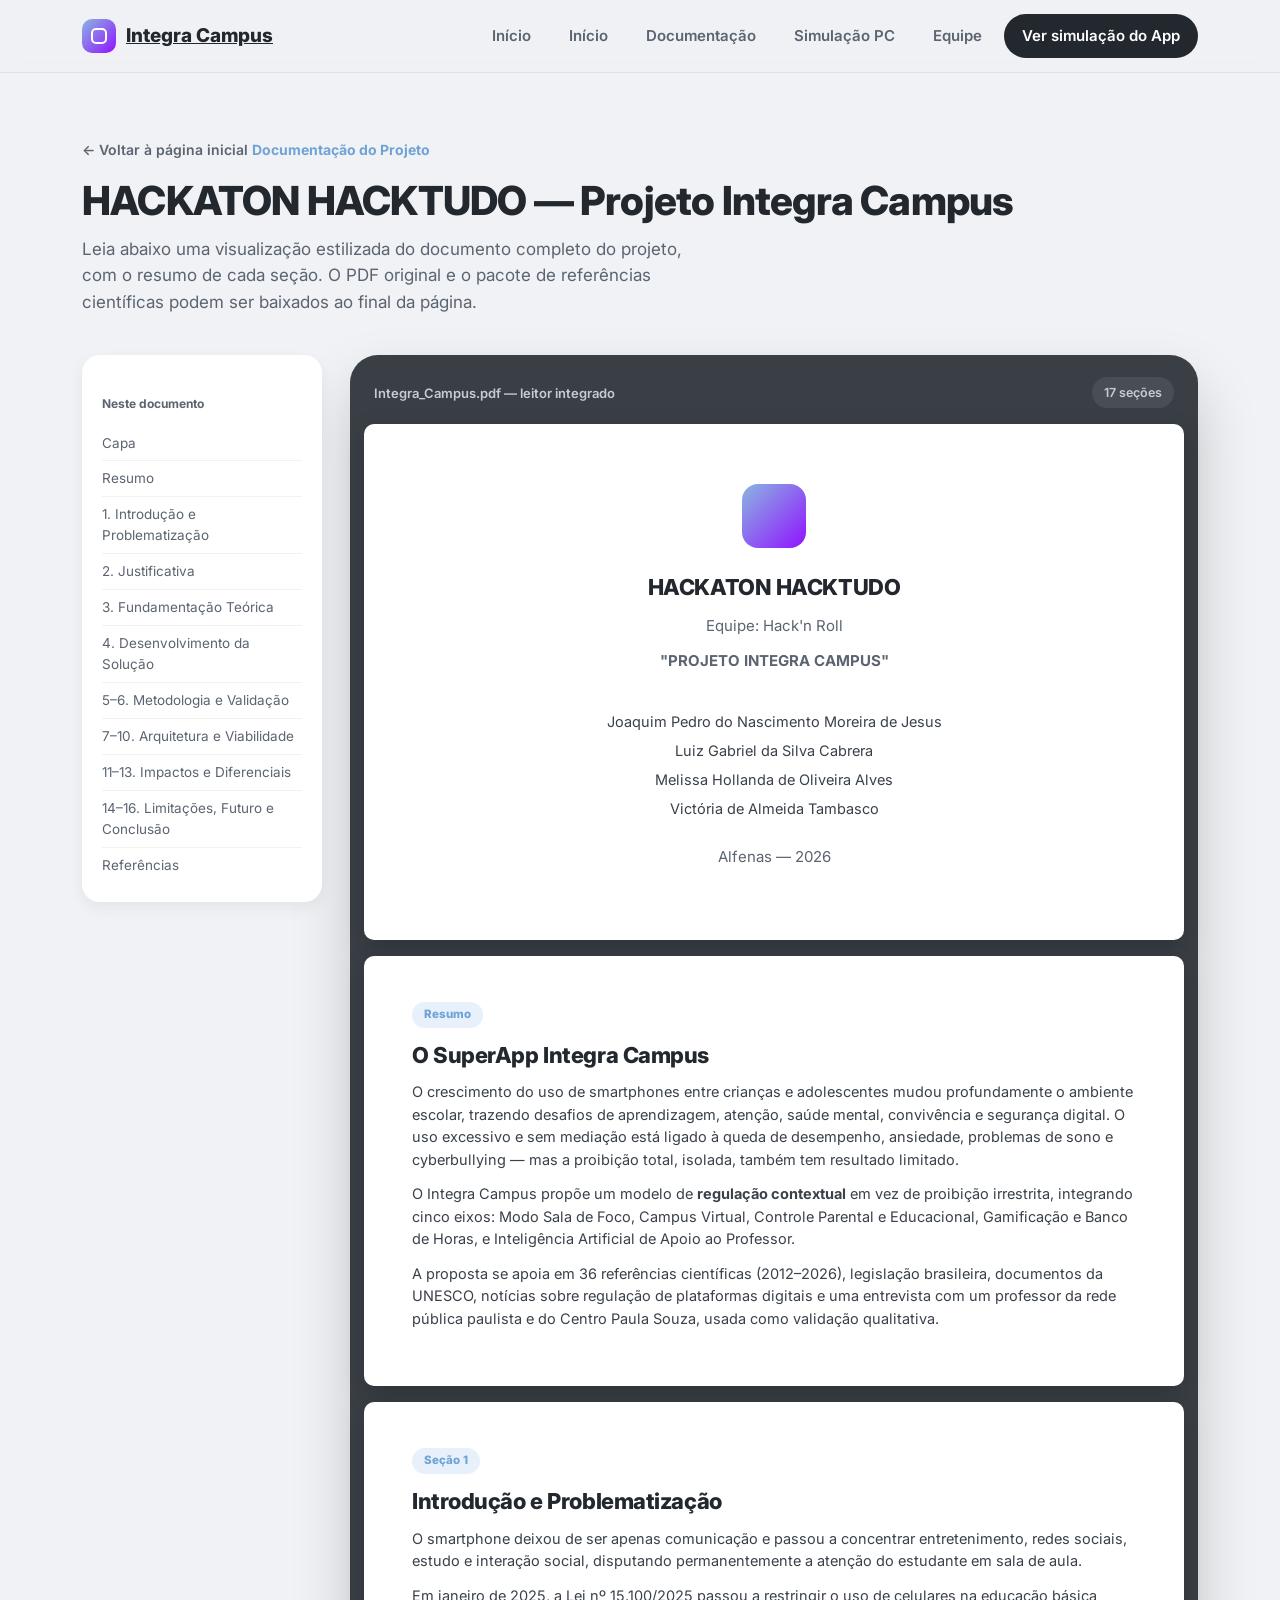
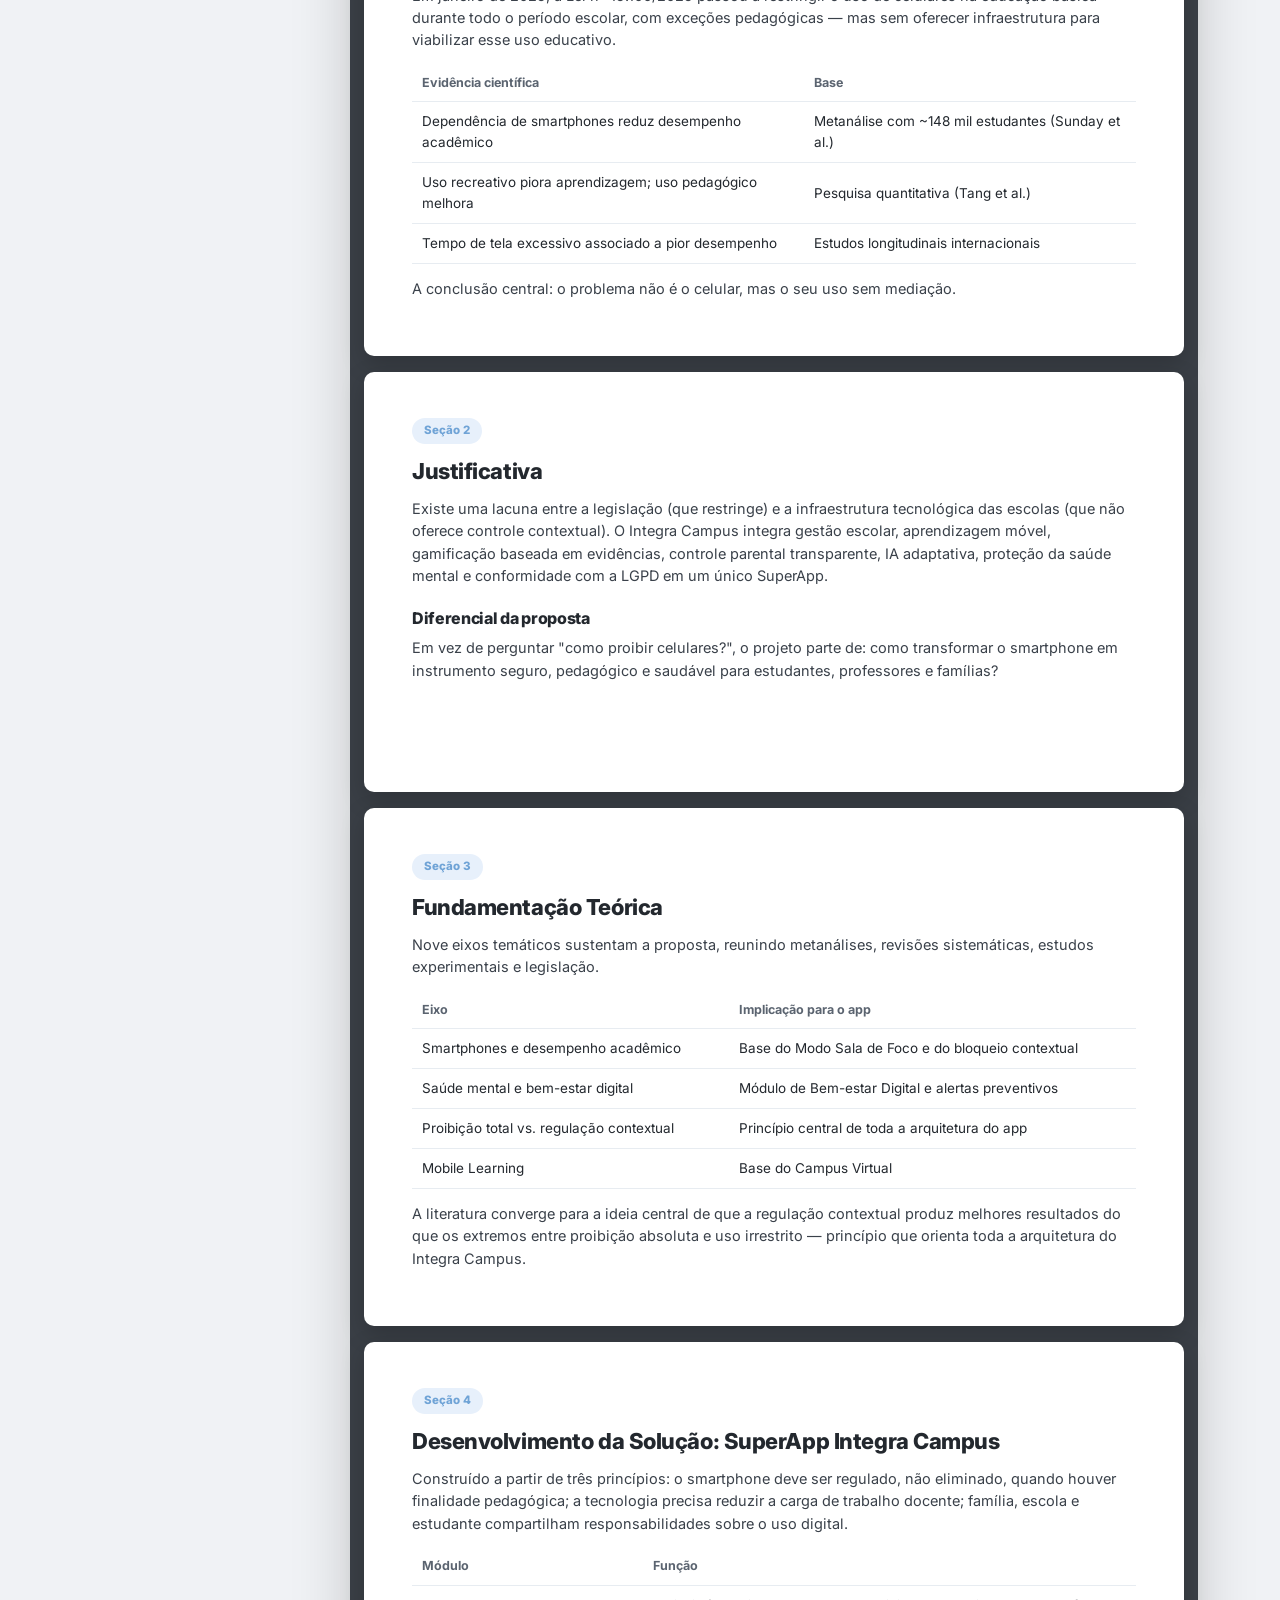
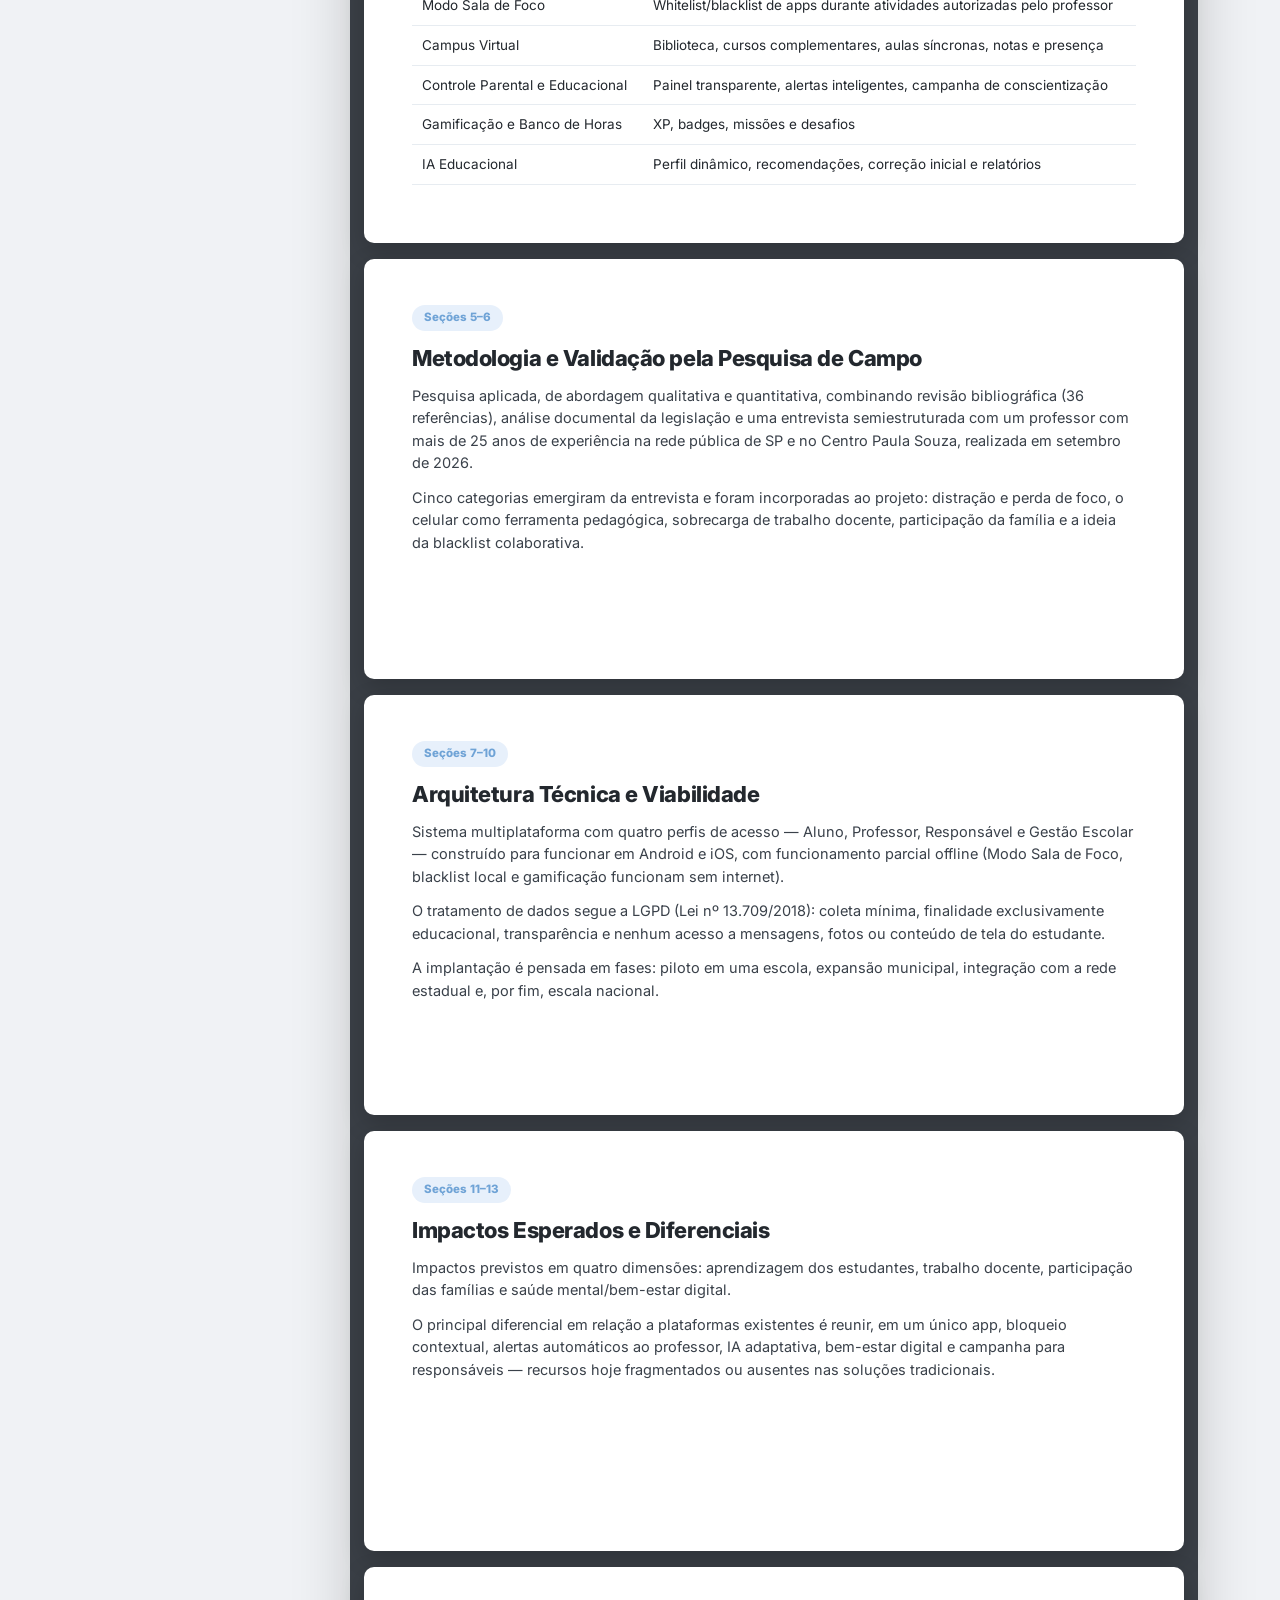
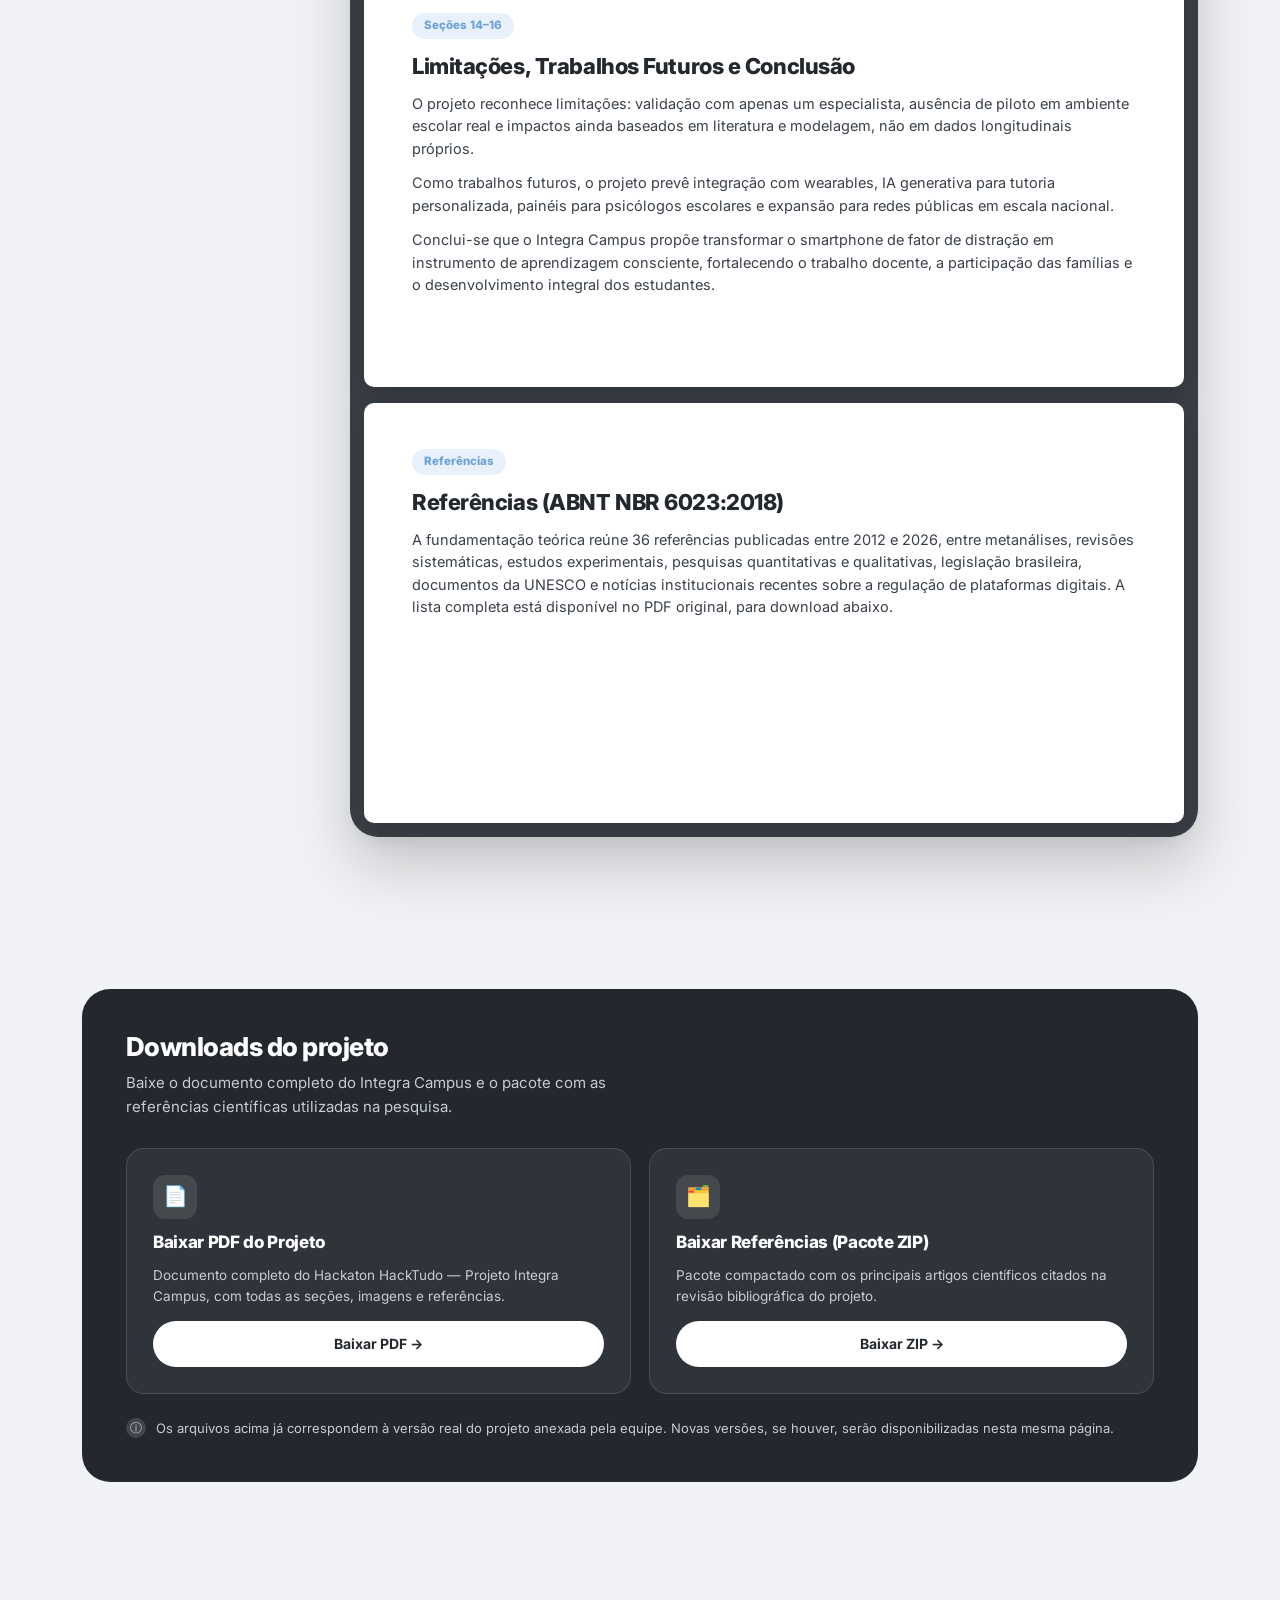
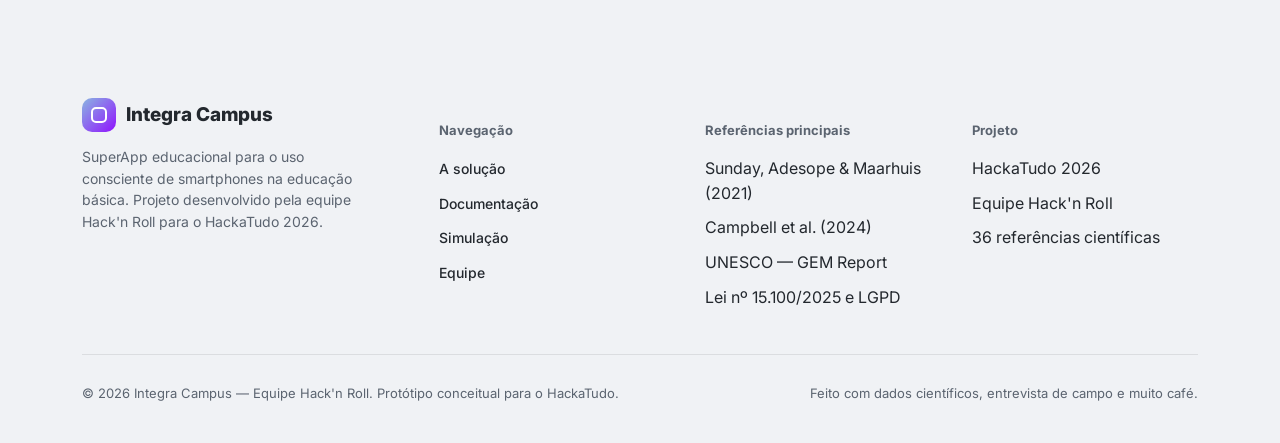
==== commit 10f95188: "Add files via upload" ====
--- a/documentacao.html
+++ b/documentacao.html
@@ -15,10 +15,11 @@
     <a href="index.html" class="brand"><span class="brand-mark"></span> Integra Campus</a>
     <div class="nav-links">
 <a href="index.html#inicio">Início</a>
+      <a href="index.html#inicio">Início</a>
       <a href="documentacao.html">Documentação</a>
       <a href="simulacao.html">Simulação PC</a>
       <a href="index.html#equipe">Equipe</a>
-      <a href="https://www.figma.com/proto/yFv2aK2eHJ5nF9Hv6hK9Bt/Untitled?node-id=1-212&p=f&t=SdXk55OSvxdfg4xi-1&scaling=min-zoom&content-scaling=fixed&page-id=0%3A1&starting-point-node-id=1%3A212&show-proto-sidebar=1" class="nav-cta">Ver simulação do App</a>
+      <a href="simulacao_app.html" class="nav-cta">Ver simulação do App</a>
     </div>
   </div>
 </nav>
